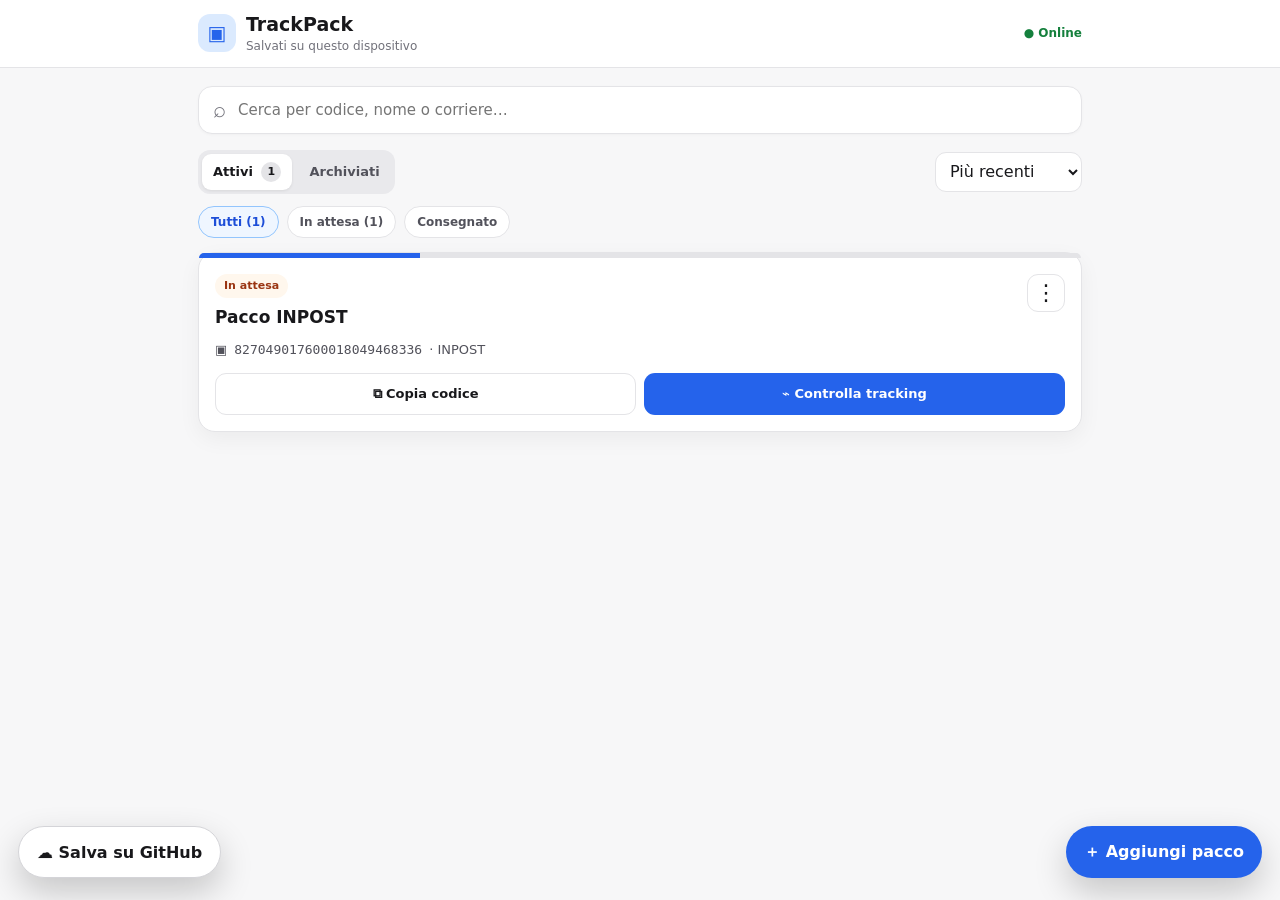
==== index.html @ 0dab8626 "Load InPost Italy fallback and clarify carrier detection" ====
<!doctype html>
<html lang="it">
<head>
  <meta charset="utf-8">
  <meta name="viewport" content="width=device-width,initial-scale=1,viewport-fit=cover">
  <meta name="theme-color" content="#2563eb">
  <meta name="description" content="Gestisci e controlla i codici tracking dei tuoi pacchi.">
  <meta name="apple-mobile-web-app-capable" content="yes">
  <meta name="apple-mobile-web-app-status-bar-style" content="default">
  <meta name="apple-mobile-web-app-title" content="TrackPack">
  <link rel="manifest" href="./manifest.json">
  <link rel="icon" href="./icon.svg" type="image/svg+xml">
  <link rel="apple-touch-icon" href="./icon.svg">
  <link rel="stylesheet" href="./app.css">
  <title>TrackPack</title>
</head>
<body>
  <header class="topbar">
    <div class="topbar-inner">
      <div class="brand">
        <div class="brand-icon" aria-hidden="true">▣</div>
        <div>
          <h1>TrackPack</h1>
          <p id="storageLabel">Salvati su questo dispositivo</p>
        </div>
      </div>
      <div class="header-actions">
        <div class="connection" id="connectionStatus" aria-live="polite">● Online</div>
      </div>
    </div>
  </header>

  <main class="container">
    <div class="warning hidden" id="storageWarning" role="alert">
      Il browser sta bloccando il salvataggio locale. Le modifiche potrebbero non essere conservate.
    </div>

    <label class="search-wrap" aria-label="Cerca pacchi">
      <span aria-hidden="true">⌕</span>
      <input id="searchInput" type="search" placeholder="Cerca per codice, nome o corriere…" autocomplete="off">
    </label>

    <section class="toolbar" aria-label="Visualizzazione e ordinamento">
      <div class="tabs" role="tablist" aria-label="Pacchi">
        <button class="tab active" data-view="active" role="tab" aria-selected="true">Attivi <span id="activeCount" class="count">0</span></button>
        <button class="tab" data-view="archived" role="tab" aria-selected="false">Archiviati</button>
      </div>
      <label class="sort-label">
        <span class="sr-only">Ordina</span>
        <select id="sortSelect">
          <option value="dateDesc">Più recenti</option>
          <option value="dateAsc">Meno recenti</option>
          <option value="nameAsc">Nome A–Z</option>
          <option value="nameDesc">Nome Z–A</option>
        </select>
      </label>
    </section>

    <nav class="filters" id="statusFilters" aria-label="Filtra per stato"></nav>
    <section id="packageList" class="package-list" aria-live="polite"></section>
  </main>

  <button id="githubSyncFab" class="sync-fab" type="button">☁ Salva su GitHub</button>
  <button class="fab" id="openAddDialog" type="button">＋ <span>Aggiungi pacco</span></button>
  <div id="toast" class="toast hidden" role="status" aria-live="polite"></div>

  <dialog id="addDialog" class="modal">
    <form id="addForm" method="dialog">
      <div class="modal-head">
        <div><h2>Nuovo pacco</h2><p>Inserisci i dati del pacco da seguire.</p></div>
        <button class="icon-button" type="button" data-close="addDialog" aria-label="Chiudi">×</button>
      </div>
      <label class="field">
        <span>Codice tracking <b>*</b></span>
        <input id="trackingCode" maxlength="100" placeholder="Es. 827049017600018049468336" autocomplete="off" required>
        <small>I codici numerici di 24 cifre vengono proposti automaticamente come INPOST: verifica comunque il corriere.</small>
      </label>
      <fieldset class="field">
        <legend>Corriere <b>*</b></legend>
        <div class="carrier-grid" id="carrierGrid"></div>
        <input type="hidden" id="carrier" required>
      </fieldset>
      <label class="field">
        <span>Nome del pacco <em>(opzionale)</em></span>
        <input id="description" maxlength="255" placeholder="Es. Scarpe estive">
      </label>
      <details class="advanced">
        <summary>Dettagli avanzati</summary>
        <div class="advanced-grid">
          <label class="field"><span>Mittente</span><input id="origin" maxlength="255" placeholder="Es. Milano"></label>
          <label class="field"><span>Destinatario</span><input id="destination" maxlength="255" placeholder="Es. Roma"></label>
          <label class="field"><span>Consegna stimata</span><input id="estimatedDelivery" type="date"></label>
        </div>
      </details>
      <p class="form-error hidden" id="formError" role="alert"></p>
      <div class="modal-actions">
        <button class="button secondary" type="button" data-close="addDialog">Annulla</button>
        <button class="button primary" type="submit">Salva</button>
      </div>
    </form>
  </dialog>

  <dialog id="renameDialog" class="modal small">
    <form id="renameForm" method="dialog">
      <div class="modal-head">
        <div><h2>Rinomina pacco</h2><p>Scegli un nome facile da riconoscere.</p></div>
        <button class="icon-button" type="button" data-close="renameDialog" aria-label="Chiudi">×</button>
      </div>
      <label class="field"><span>Nome</span><input id="renameInput" maxlength="255" required></label>
      <div class="modal-actions">
        <button class="button secondary" type="button" data-close="renameDialog">Annulla</button>
        <button class="button primary" type="submit">Salva</button>
      </div>
    </form>
  </dialog>

  <dialog id="statusDialog" class="modal small">
    <form id="statusForm" method="dialog">
      <div class="modal-head">
        <div><h2>Aggiorna stato</h2><p id="statusDescription"></p></div>
        <button class="icon-button" type="button" data-close="statusDialog" aria-label="Chiudi">×</button>
      </div>
      <label class="field">
        <span>Nuovo stato</span>
        <select id="statusSelect">
          <option value="pending">In attesa</option>
          <option value="delivered">Consegnato</option>
        </select>
      </label>
      <div class="modal-actions">
        <button class="button secondary" type="button" data-close="statusDialog">Annulla</button>
        <button class="button primary" type="submit">Salva</button>
      </div>
    </form>
  </dialog>

  <dialog id="deleteDialog" class="modal small">
    <form id="deleteForm" method="dialog">
      <div class="modal-head"><div><h2>Elimina pacco</h2><p id="deleteDescription"></p></div></div>
      <div class="modal-actions">
        <button class="button secondary" type="button" data-close="deleteDialog">Annulla</button>
        <button class="button danger" type="submit">Elimina</button>
      </div>
    </form>
  </dialog>

  <dialog id="trackingDialog" class="modal">
    <div class="dialog-panel">
      <div class="modal-head">
        <div><h2>Tracking INPOST</h2><p id="trackingDialogCode"></p></div>
        <button class="icon-button" type="button" data-close="trackingDialog" aria-label="Chiudi">×</button>
      </div>
      <div id="trackingContent" aria-live="polite"></div>
    </div>
  </dialog>

  <dialog id="syncDialog" class="modal">
    <form id="syncForm" method="dialog">
      <div class="modal-head">
        <div><h2>Sincronizzazione GitHub</h2><p>Salva i pacchi cifrati nel repository TrackPack.</p></div>
        <button class="icon-button" type="button" data-close="syncDialog" aria-label="Chiudi">×</button>
      </div>
      <div class="sync-note">
        Usa un token fine-grained limitato al repository <strong>TrackPack</strong> con permesso <strong>Contents: Read and write</strong>. Token e password non vengono mai caricati nel repository.
      </div>
      <label class="field"><span>Token GitHub</span><input id="githubTokenInput" type="password" autocomplete="off" placeholder="github_pat_…" required></label>
      <label class="field"><span>Password di cifratura</span><input id="githubPassInput" type="password" minlength="10" autocomplete="current-password" placeholder="Almeno 10 caratteri" required></label>
      <label class="check-row"><input id="rememberGithubSync" type="checkbox"> Ricorda token e password su questo dispositivo</label>
      <div id="syncMessage" class="sync-message hidden" role="status"></div>
      <div class="modal-actions sync-actions">
        <button class="button secondary" id="pullRemote" type="button">Scarica da GitHub</button>
        <button class="button secondary" id="disconnectGithubSync" type="button">Disconnetti</button>
        <button class="button primary" type="submit">Collega e sincronizza</button>
      </div>
    </form>
  </dialog>

  <template id="emptyTemplate">
    <div class="empty-state"><div aria-hidden="true">▣</div><h2>Nessun pacco</h2><p></p></div>
  </template>

  <script src="./app.js" defer></script>
  <script src="./inpost-italy.js" defer></script>
</body>
</html>
---- app.css ----
:root{
  color-scheme:light;
  font-family:Inter,ui-sans-serif,system-ui,-apple-system,BlinkMacSystemFont,"Segoe UI",sans-serif;
  --blue:#2563eb;
  --blue-dark:#1d4ed8;
  --text:#18181b;
  --muted:#71717a;
  --line:#e4e4e7;
  --surface:#fff;
  --bg:#f7f7f8;
  --danger:#dc2626;
}
*{box-sizing:border-box}
html{background:var(--bg)}
body{margin:0;color:var(--text);background:var(--bg);min-height:100vh;padding-bottom:112px}
button,input,select{font:inherit}
button{cursor:pointer}
.hidden{display:none!important}
.sr-only{position:absolute;width:1px;height:1px;padding:0;margin:-1px;overflow:hidden;clip:rect(0,0,0,0);white-space:nowrap;border:0}
.topbar{position:sticky;top:0;z-index:30;background:rgba(255,255,255,.94);backdrop-filter:blur(14px);border-bottom:1px solid var(--line)}
.topbar-inner{max-width:920px;margin:auto;padding:14px 18px;display:flex;align-items:center;justify-content:space-between;gap:12px}
.brand{display:flex;align-items:center;gap:10px;min-width:0}
.brand-icon{width:38px;height:38px;border-radius:12px;display:grid;place-items:center;background:#dbeafe;color:var(--blue);font-size:20px;font-weight:900}
.brand h1{font-size:19px;line-height:1.1;margin:0}
.brand p{font-size:12px;color:var(--muted);margin:4px 0 0;white-space:nowrap;overflow:hidden;text-overflow:ellipsis;max-width:220px}
.header-actions{display:flex;align-items:center;gap:8px}
.connection{font-size:12px;font-weight:700;color:#15803d;white-space:nowrap}
.connection.offline{color:#a16207}
.container{max-width:920px;margin:auto;padding:18px}
.warning{padding:12px 14px;border:1px solid #fed7aa;border-radius:12px;background:#fff7ed;color:#9a3412;font-size:13px;margin-bottom:14px}
.search-wrap{height:48px;border:1px solid var(--line);border-radius:14px;background:var(--surface);display:flex;align-items:center;gap:10px;padding:0 14px;box-shadow:0 1px 3px rgba(0,0,0,.03)}
.search-wrap span{font-size:22px;color:var(--muted)}
.search-wrap input{border:0;outline:0;width:100%;font-size:15px;background:transparent;color:var(--text)}
.toolbar{display:flex;align-items:center;justify-content:space-between;gap:12px;margin:16px 0 12px}
.tabs{display:flex;gap:6px;padding:4px;border-radius:12px;background:#e9e9ec;min-width:0}
.tab{border:0;border-radius:9px;background:transparent;padding:8px 11px;font-size:13px;font-weight:700;color:#52525b;white-space:nowrap}
.tab.active{background:#fff;color:var(--text);box-shadow:0 1px 3px rgba(0,0,0,.08)}
.count{display:inline-grid;place-items:center;min-width:20px;height:20px;padding:0 5px;margin-left:4px;border-radius:999px;background:#e4e4e7;font-size:11px}
.sort-label select{height:40px;border:1px solid var(--line);border-radius:11px;background:#fff;padding:0 10px;color:var(--text)}
.filters{display:flex;gap:8px;overflow:auto;padding-bottom:6px;margin-bottom:8px;scrollbar-width:none}
.filters::-webkit-scrollbar{display:none}
.filter{border:1px solid var(--line);border-radius:999px;background:#fff;padding:8px 12px;font-size:12px;font-weight:700;color:#52525b;white-space:nowrap}
.filter.active{border-color:#93c5fd;background:#eff6ff;color:#1d4ed8}
.package-list{display:grid;gap:14px}
.package-card{position:relative;background:#fff;border:1px solid var(--line);border-radius:17px;box-shadow:0 7px 22px rgba(0,0,0,.05);overflow:visible}
.progress-track{height:5px;border-radius:17px 17px 0 0;background:#e4e4e7;overflow:hidden}
.progress-bar{height:100%;background:var(--blue);transition:width .25s ease}
.package-card.delivered .progress-bar{background:#16a34a}
.card-inner{padding:16px;overflow:visible}
.card-head{display:flex;align-items:flex-start;justify-content:space-between;gap:12px}
.card-title-wrap{min-width:0}
.package-title{font-size:17px;line-height:1.3;margin:8px 0 0;overflow-wrap:anywhere}
.badge{display:inline-flex;align-items:center;min-height:24px;border-radius:999px;padding:0 9px;font-size:11px;font-weight:800}
.badge.pending{background:#fff7ed;color:#9a3412}
.badge.delivered{background:#f0fdf4;color:#166534}
.card-menu{position:relative;z-index:5;flex:0 0 auto}
.card-menu[open]{z-index:100}
.card-menu summary{list-style:none;width:38px;height:38px;border:1px solid var(--line);border-radius:11px;display:grid;place-items:center;font-size:22px;background:#fff}
.card-menu summary::-webkit-details-marker{display:none}
.menu-pop{position:absolute;right:0;top:44px;z-index:100;min-width:170px;max-width:calc(100vw - 44px);padding:6px;background:#fff;border:1px solid var(--line);border-radius:12px;box-shadow:0 14px 34px rgba(0,0,0,.16)}
.menu-pop button{display:block;width:100%;border:0;background:transparent;border-radius:8px;padding:10px 11px;text-align:left;font-size:13px;color:var(--text)}
.menu-pop button:hover{background:#f4f4f5}
.menu-pop .delete-action{color:var(--danger)}
.meta{display:grid;gap:8px;margin:14px 0 16px;color:#52525b;font-size:13px}
.meta-row{display:flex;align-items:flex-start;gap:7px;min-width:0;flex-wrap:wrap}
.meta-row .mono{font-family:ui-monospace,SFMono-Regular,Menlo,monospace;overflow-wrap:anywhere;word-break:break-all}
.card-actions{display:grid;grid-template-columns:minmax(0,1fr) minmax(0,1fr);gap:8px}
.button{min-height:42px;border:1px solid transparent;border-radius:11px;padding:0 13px;font-weight:800;font-size:13px;display:inline-flex;align-items:center;justify-content:center;text-decoration:none;text-align:center}
.button.primary{background:var(--blue);color:#fff}
.button.primary:hover{background:var(--blue-dark)}
.button.secondary{background:#fff;border-color:var(--line);color:var(--text)}
.button.danger{background:#fee2e2;color:#991b1b}
.button:disabled{opacity:.55;cursor:not-allowed}
.fab,.sync-fab{position:fixed;bottom:calc(22px + env(safe-area-inset-bottom));z-index:50;min-height:52px;border:0;border-radius:999px;padding:0 18px;font-weight:800;box-shadow:0 14px 34px rgba(0,0,0,.2)}
.fab{right:18px;background:var(--blue);color:#fff}
.sync-fab{left:18px;background:#fff;color:var(--text);border:1px solid #d4d4d8;max-width:calc(100vw - 200px);white-space:nowrap;overflow:hidden;text-overflow:ellipsis}
.sync-fab[data-state="ok"]{background:#f0fdf4;border-color:#bbf7d0;color:#166534}
.sync-fab[data-state="syncing"]{background:#eff6ff;border-color:#bfdbfe;color:#1d4ed8}
.sync-fab[data-state="error"]{background:#fef2f2;border-color:#fecaca;color:#991b1b}
.toast{position:fixed;left:50%;bottom:calc(86px + env(safe-area-inset-bottom));z-index:200;transform:translateX(-50%);max-width:calc(100vw - 32px);padding:11px 14px;border-radius:11px;background:#18181b;color:#fff;font-size:13px;box-shadow:0 12px 30px rgba(0,0,0,.22)}
.modal{width:min(560px,calc(100vw - 28px));max-height:calc(100vh - 28px);border:0;border-radius:18px;padding:0;background:#fff;box-shadow:0 20px 60px rgba(0,0,0,.22);overflow:auto}
.modal.small{width:min(440px,calc(100vw - 28px))}
.modal::backdrop{background:rgba(9,9,11,.48);backdrop-filter:blur(2px)}
.modal form,.dialog-panel{padding:20px}
.modal-head{display:flex;align-items:flex-start;justify-content:space-between;gap:14px;margin-bottom:16px}
.modal-head h2{font-size:19px;margin:0}
.modal-head p{font-size:13px;color:var(--muted);margin:5px 0 0;overflow-wrap:anywhere}
.icon-button{width:38px;height:38px;border:1px solid var(--line);border-radius:11px;background:#fff;font-size:23px;line-height:1}
.field{display:grid;gap:7px;margin-top:14px}
.field span,.field legend{font-size:13px;font-weight:800}
.field b{color:var(--danger)}
.field em{font-weight:400;color:var(--muted)}
.field input,.field select{width:100%;min-height:44px;border:1px solid #d4d4d8;border-radius:11px;padding:0 12px;background:#fff;color:var(--text);outline:0}
.field input:focus,.field select:focus{border-color:#60a5fa;box-shadow:0 0 0 3px #dbeafe}
.field small{font-size:12px;color:var(--muted);line-height:1.4}
fieldset.field{border:0;padding:0;margin-inline:0}
.carrier-grid{display:grid;grid-template-columns:repeat(3,minmax(0,1fr));gap:8px}
.carrier-option{min-height:40px;border:1px solid var(--line);border-radius:10px;background:#fff;padding:7px 8px;font-size:12px;font-weight:700}
.carrier-option.selected{border-color:#60a5fa;background:#eff6ff;color:#1d4ed8}
.advanced{margin-top:15px;border:1px solid var(--line);border-radius:12px;padding:11px 12px}
.advanced summary{font-size:13px;font-weight:800}
.advanced-grid{display:grid;gap:2px}
.form-error{padding:10px 12px;border-radius:10px;background:#fef2f2;color:#991b1b;font-size:13px;margin:14px 0 0}
.modal-actions{display:flex;justify-content:flex-end;gap:9px;margin-top:18px;flex-wrap:wrap}
.sync-actions{justify-content:space-between}
.sync-note{padding:12px;border-radius:11px;background:#f4f4f5;color:#52525b;font-size:12px;line-height:1.5}
.check-row{display:flex;align-items:center;gap:8px;margin-top:14px;font-size:13px;color:#52525b}
.check-row input{width:18px;height:18px}
.sync-message{padding:10px 12px;border-radius:10px;background:#eff6ff;color:#1d4ed8;font-size:13px;margin-top:13px;line-height:1.45}
.sync-message.error{background:#fef2f2;color:#991b1b}
.empty-state{text-align:center;padding:46px 20px;color:var(--muted)}
.empty-state div{font-size:36px}
.empty-state h2{color:var(--text);font-size:18px;margin:9px 0 5px}
.empty-state p{font-size:13px;margin:0}
.live-summary{padding:14px;border:1px solid #bfdbfe;border-radius:14px;background:#eff6ff;margin-bottom:14px}
.live-summary strong{display:block;font-size:17px;color:#1e3a8a}
.live-summary span{display:block;margin-top:5px;font-size:12px;color:#64748b}
.live-place{padding:12px;border:1px solid var(--line);border-radius:12px;margin-bottom:14px;font-size:13px;line-height:1.5}
.live-place strong{display:block;margin-bottom:3px}
.live-timeline{display:grid;margin-top:8px}
.live-event{position:relative;padding:0 0 18px 27px}
.live-event:before{content:"";position:absolute;left:5px;top:7px;width:9px;height:9px;border-radius:50%;background:#2563eb;box-shadow:0 0 0 4px #dbeafe}
.live-event:not(:last-child):after{content:"";position:absolute;left:9px;top:19px;bottom:0;width:2px;background:#dbeafe}
.live-event strong{display:block;font-size:14px}
.live-event time{display:block;margin-top:3px;color:var(--muted);font-size:12px}
.live-error{padding:13px;border:1px solid #fecaca;border-radius:12px;background:#fef2f2;color:#991b1b;font-size:13px;line-height:1.45}
.live-loading{padding:28px 8px;text-align:center;color:var(--muted);font-size:14px}
@media(max-width:560px){
  .topbar-inner,.container{padding-left:14px;padding-right:14px}
  .brand p{max-width:155px}
  .toolbar{align-items:stretch;flex-direction:column}
  .sort-label select{width:100%}
  .carrier-grid{grid-template-columns:repeat(2,minmax(0,1fr))}
  .card-actions{grid-template-columns:1fr}
  .sync-fab{left:12px;max-width:calc(100vw - 190px);font-size:12px;padding:0 13px}
  .fab{right:12px;padding:0 15px}
  .modal-actions .button{flex:1}
  .sync-actions{display:grid;grid-template-columns:1fr 1fr}
  .sync-actions .primary{grid-column:1/-1}
}
@media(max-width:370px){
  .fab span{display:none}
  .sync-fab{max-width:220px}
}
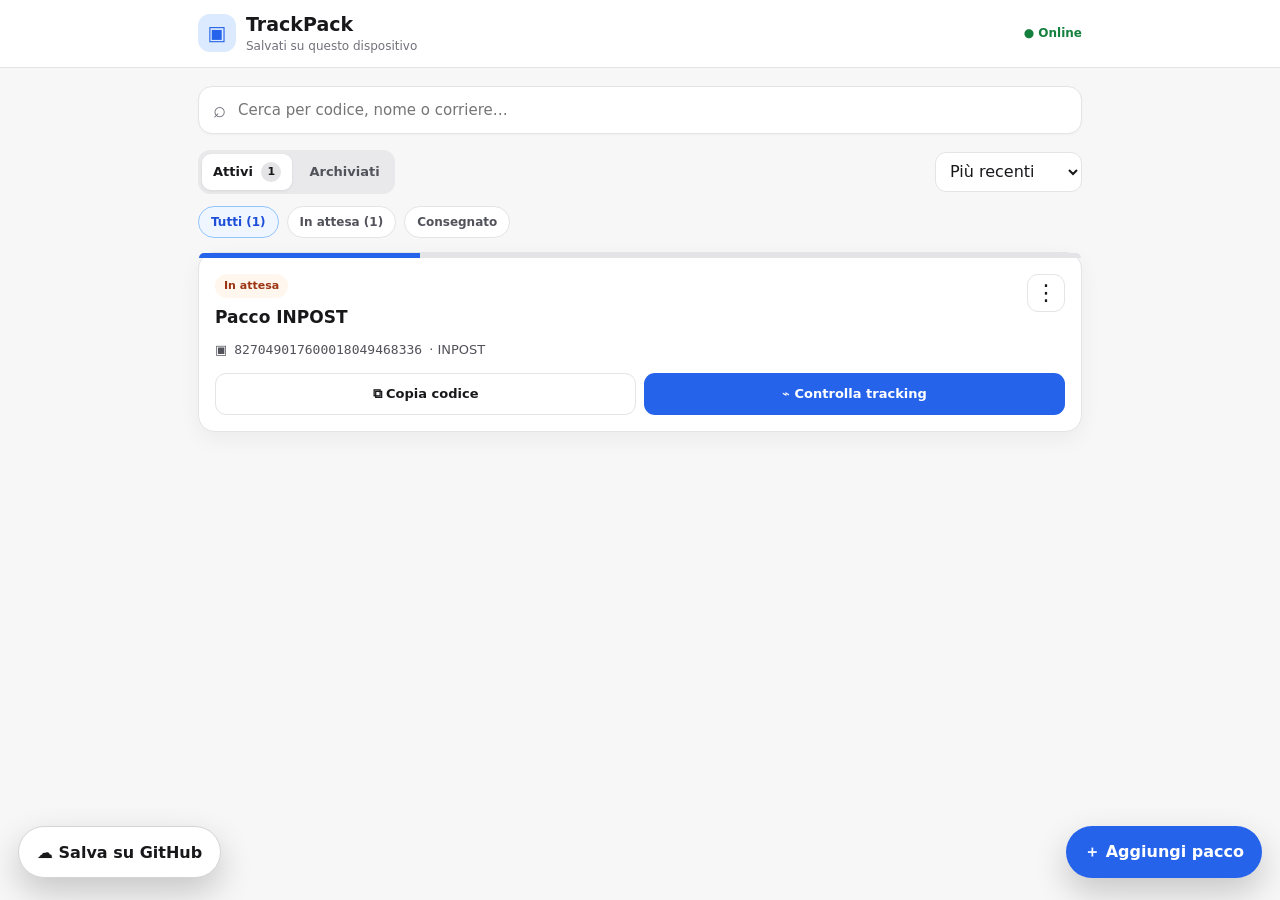
==== commit 4d08f418: "Enable cache-busted embedded 17TRACK widget" ====
--- a/index.html
+++ b/index.html
@@ -147,7 +147,7 @@
   <dialog id="trackingDialog" class="modal">
     <div class="dialog-panel">
       <div class="modal-head">
-        <div><h2>Tracking INPOST</h2><p id="trackingDialogCode"></p></div>
+        <div><h2>Tracking 17TRACK</h2><p id="trackingDialogCode"></p></div>
         <button class="icon-button" type="button" data-close="trackingDialog" aria-label="Chiudi">×</button>
       </div>
       <div id="trackingContent" aria-live="polite"></div>
@@ -180,6 +180,6 @@
   </template>
 
   <script src="./app.js" defer></script>
-  <script src="./inpost-italy.js" defer></script>
+  <script src="./inpost-italy.js?v=17track1" defer></script>
 </body>
 </html>
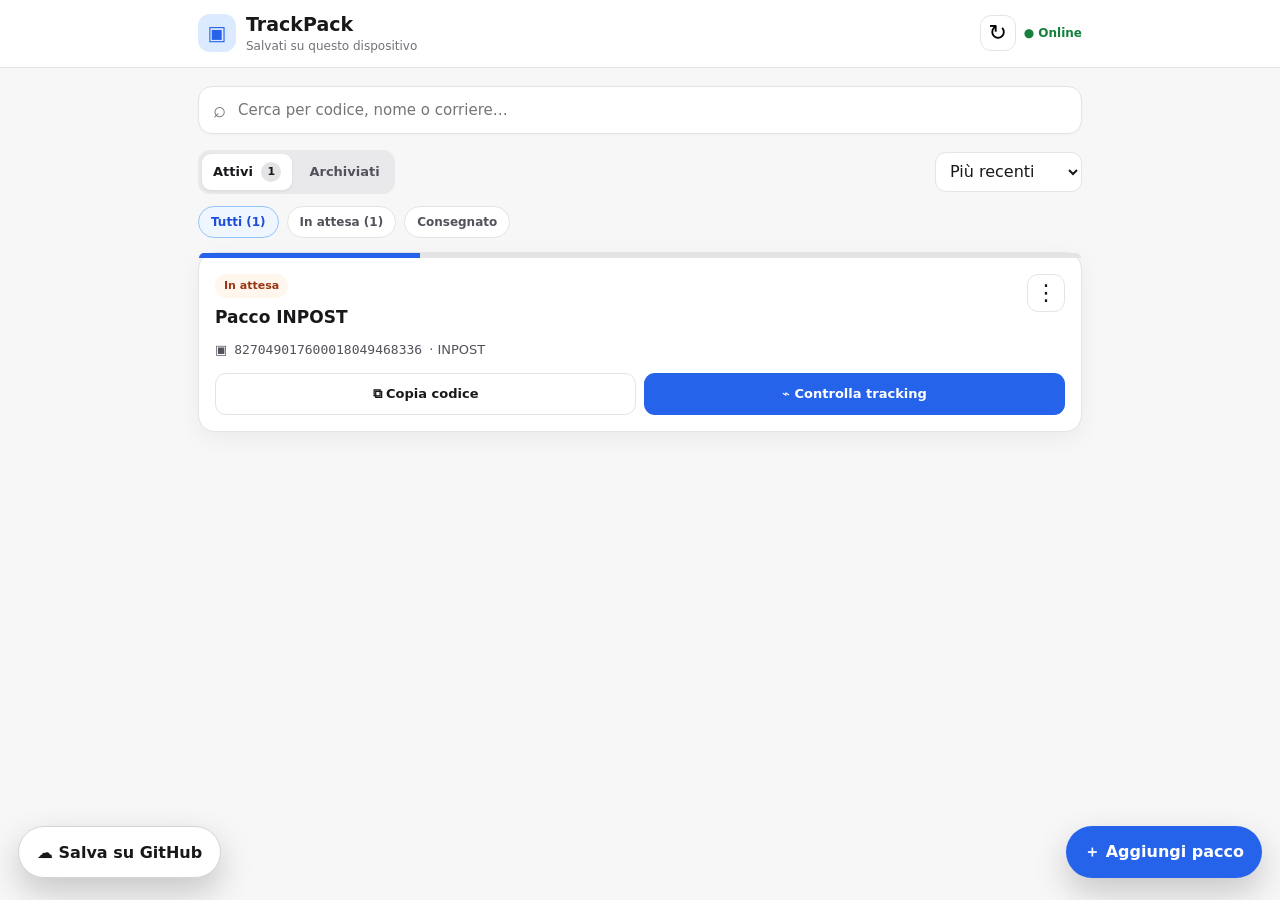
==== commit 71cdda47: "Load force refresh and automatic delivered archive tools" ====
--- a/index.html
+++ b/index.html
@@ -11,7 +11,7 @@
   <link rel="manifest" href="./manifest.json">
   <link rel="icon" href="./icon.svg" type="image/svg+xml">
   <link rel="apple-touch-icon" href="./icon.svg">
-  <link rel="stylesheet" href="./app.css">
+  <link rel="stylesheet" href="./app.css?v=refresh1">
   <title>TrackPack</title>
 </head>
 <body>
@@ -179,7 +179,8 @@
     <div class="empty-state"><div aria-hidden="true">▣</div><h2>Nessun pacco</h2><p></p></div>
   </template>
 
-  <script src="./app.js" defer></script>
-  <script src="./inpost-italy.js?v=17track1" defer></script>
+  <script src="./refresh-tools.js?v=refresh1"></script>
+  <script src="./app.js?v=refresh1" defer></script>
+  <script src="./inpost-italy.js?v=refresh1" defer></script>
 </body>
 </html>
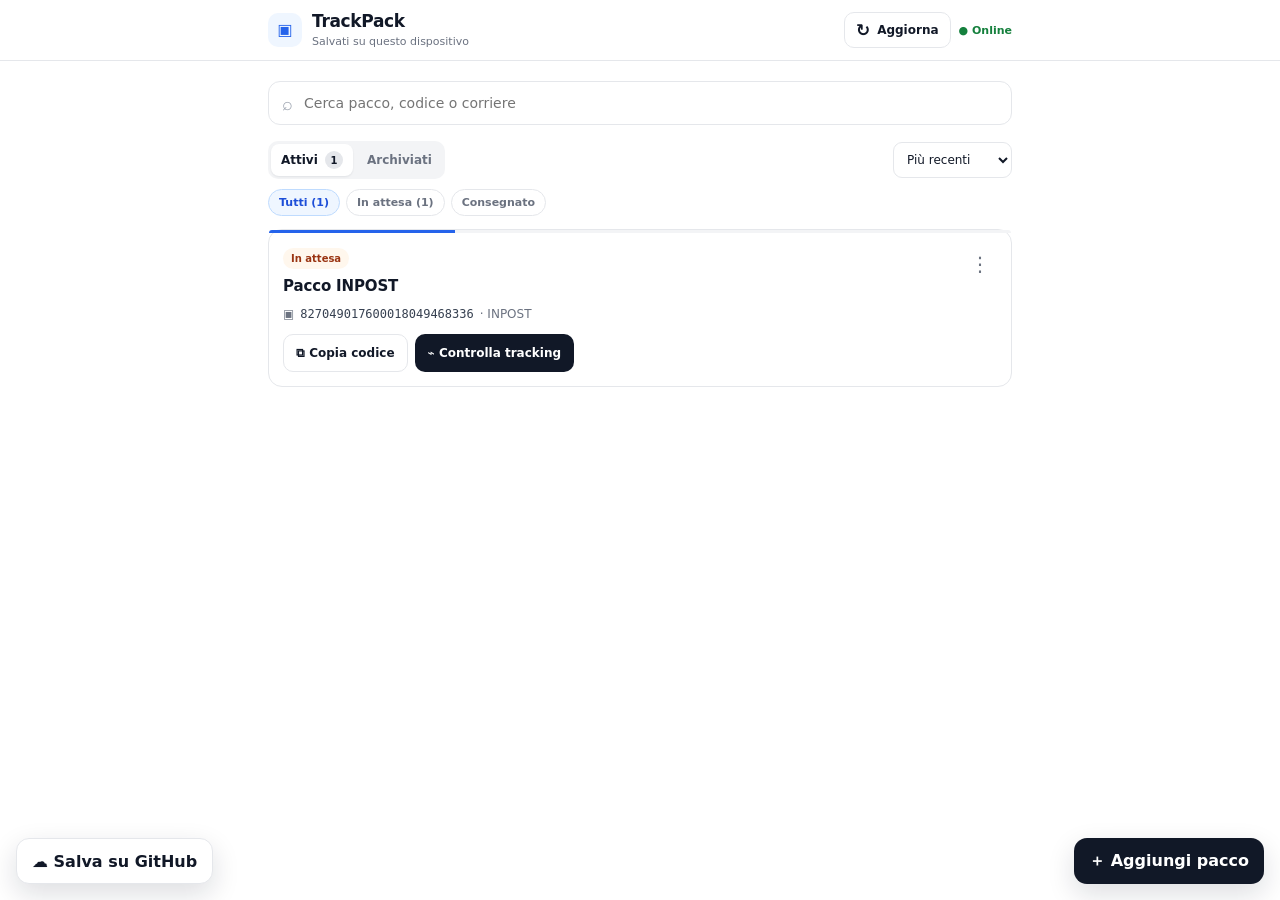
==== commit 7d361236: "Add minimal header and force-update button" ====
--- a/index.html
+++ b/index.html
@@ -3,7 +3,7 @@
 <head>
   <meta charset="utf-8">
   <meta name="viewport" content="width=device-width,initial-scale=1,viewport-fit=cover">
-  <meta name="theme-color" content="#2563eb">
+  <meta name="theme-color" content="#ffffff">
   <meta name="description" content="Gestisci e controlla i codici tracking dei tuoi pacchi.">
   <meta name="apple-mobile-web-app-capable" content="yes">
   <meta name="apple-mobile-web-app-status-bar-style" content="default">
@@ -11,7 +11,7 @@
   <link rel="manifest" href="./manifest.json">
   <link rel="icon" href="./icon.svg" type="image/svg+xml">
   <link rel="apple-touch-icon" href="./icon.svg">
-  <link rel="stylesheet" href="./app.css?v=refresh1">
+  <link rel="stylesheet" href="./app.css?v=minimal1">
   <title>TrackPack</title>
 </head>
 <body>
@@ -25,6 +25,10 @@
         </div>
       </div>
       <div class="header-actions">
+        <button id="forceRefreshButton" class="refresh-button" type="button" aria-label="Carica l'ultima versione di TrackPack" title="Carica l'ultima versione">
+          <span class="refresh-icon" aria-hidden="true">↻</span>
+          <span class="refresh-label">Aggiorna</span>
+        </button>
         <div class="connection" id="connectionStatus" aria-live="polite">● Online</div>
       </div>
     </div>
@@ -37,7 +41,7 @@
 
     <label class="search-wrap" aria-label="Cerca pacchi">
       <span aria-hidden="true">⌕</span>
-      <input id="searchInput" type="search" placeholder="Cerca per codice, nome o corriere…" autocomplete="off">
+      <input id="searchInput" type="search" placeholder="Cerca pacco, codice o corriere" autocomplete="off">
     </label>
 
     <section class="toolbar" aria-label="Visualizzazione e ordinamento">
@@ -67,13 +71,13 @@
   <dialog id="addDialog" class="modal">
     <form id="addForm" method="dialog">
       <div class="modal-head">
-        <div><h2>Nuovo pacco</h2><p>Inserisci i dati del pacco da seguire.</p></div>
+        <div><h2>Nuovo pacco</h2><p>Inserisci il codice e scegli il corriere.</p></div>
         <button class="icon-button" type="button" data-close="addDialog" aria-label="Chiudi">×</button>
       </div>
       <label class="field">
         <span>Codice tracking <b>*</b></span>
-        <input id="trackingCode" maxlength="100" placeholder="Es. 827049017600018049468336" autocomplete="off" required>
-        <small>I codici numerici di 24 cifre vengono proposti automaticamente come INPOST: verifica comunque il corriere.</small>
+        <input id="trackingCode" maxlength="100" placeholder="Codice spedizione" autocomplete="off" required>
+        <small>I codici numerici di 24 cifre vengono proposti automaticamente come INPOST.</small>
       </label>
       <fieldset class="field">
         <legend>Corriere <b>*</b></legend>
@@ -147,7 +151,7 @@
   <dialog id="trackingDialog" class="modal">
     <div class="dialog-panel">
       <div class="modal-head">
-        <div><h2>Tracking 17TRACK</h2><p id="trackingDialogCode"></p></div>
+        <div><h2>Tracking</h2><p id="trackingDialogCode"></p></div>
         <button class="icon-button" type="button" data-close="trackingDialog" aria-label="Chiudi">×</button>
       </div>
       <div id="trackingContent" aria-live="polite"></div>
@@ -161,7 +165,7 @@
         <button class="icon-button" type="button" data-close="syncDialog" aria-label="Chiudi">×</button>
       </div>
       <div class="sync-note">
-        Usa un token fine-grained limitato al repository <strong>TrackPack</strong> con permesso <strong>Contents: Read and write</strong>. Token e password non vengono mai caricati nel repository.
+        Usa un token fine-grained limitato al repository <strong>TrackPack</strong> con permesso <strong>Contents: Read and write</strong>. Token e password non vengono caricati nel repository.
       </div>
       <label class="field"><span>Token GitHub</span><input id="githubTokenInput" type="password" autocomplete="off" placeholder="github_pat_…" required></label>
       <label class="field"><span>Password di cifratura</span><input id="githubPassInput" type="password" minlength="10" autocomplete="current-password" placeholder="Almeno 10 caratteri" required></label>
@@ -179,8 +183,8 @@
     <div class="empty-state"><div aria-hidden="true">▣</div><h2>Nessun pacco</h2><p></p></div>
   </template>
 
-  <script src="./refresh-tools.js?v=refresh1"></script>
-  <script src="./app.js?v=refresh1" defer></script>
-  <script src="./inpost-italy.js?v=refresh1" defer></script>
+  <script src="./refresh-tools.js?v=minimal1"></script>
+  <script src="./app.js?v=minimal1" defer></script>
+  <script src="./tracking-links.js?v=minimal1" defer></script>
 </body>
 </html>
--- a/app.css
+++ b/app.css
@@ -1,144 +1,162 @@
 :root{
   color-scheme:light;
   font-family:Inter,ui-sans-serif,system-ui,-apple-system,BlinkMacSystemFont,"Segoe UI",sans-serif;
-  --blue:#2563eb;
-  --blue-dark:#1d4ed8;
-  --text:#18181b;
-  --muted:#71717a;
-  --line:#e4e4e7;
-  --surface:#fff;
-  --bg:#f7f7f8;
-  --danger:#dc2626;
+  --accent:#2563eb;
+  --accent-dark:#1d4ed8;
+  --text:#111827;
+  --muted:#6b7280;
+  --line:#e5e7eb;
+  --soft:#f8fafc;
+  --surface:#ffffff;
+  --success:#15803d;
+  --warning:#a16207;
+  --danger:#b91c1c;
 }
 *{box-sizing:border-box}
-html{background:var(--bg)}
-body{margin:0;color:var(--text);background:var(--bg);min-height:100vh;padding-bottom:112px}
+html{background:var(--surface)}
+body{margin:0;min-height:100vh;padding-bottom:96px;background:var(--surface);color:var(--text)}
 button,input,select{font:inherit}
 button{cursor:pointer}
 .hidden{display:none!important}
 .sr-only{position:absolute;width:1px;height:1px;padding:0;margin:-1px;overflow:hidden;clip:rect(0,0,0,0);white-space:nowrap;border:0}
-.topbar{position:sticky;top:0;z-index:30;background:rgba(255,255,255,.94);backdrop-filter:blur(14px);border-bottom:1px solid var(--line)}
-.topbar-inner{max-width:920px;margin:auto;padding:14px 18px;display:flex;align-items:center;justify-content:space-between;gap:12px}
+
+.topbar{position:sticky;top:0;z-index:30;border-bottom:1px solid var(--line);background:rgba(255,255,255,.96);backdrop-filter:blur(14px)}
+.topbar-inner{max-width:780px;margin:auto;padding:12px 18px;display:flex;align-items:center;justify-content:space-between;gap:14px}
 .brand{display:flex;align-items:center;gap:10px;min-width:0}
-.brand-icon{width:38px;height:38px;border-radius:12px;display:grid;place-items:center;background:#dbeafe;color:var(--blue);font-size:20px;font-weight:900}
-.brand h1{font-size:19px;line-height:1.1;margin:0}
-.brand p{font-size:12px;color:var(--muted);margin:4px 0 0;white-space:nowrap;overflow:hidden;text-overflow:ellipsis;max-width:220px}
-.header-actions{display:flex;align-items:center;gap:8px}
-.connection{font-size:12px;font-weight:700;color:#15803d;white-space:nowrap}
-.connection.offline{color:#a16207}
-.container{max-width:920px;margin:auto;padding:18px}
-.warning{padding:12px 14px;border:1px solid #fed7aa;border-radius:12px;background:#fff7ed;color:#9a3412;font-size:13px;margin-bottom:14px}
-.search-wrap{height:48px;border:1px solid var(--line);border-radius:14px;background:var(--surface);display:flex;align-items:center;gap:10px;padding:0 14px;box-shadow:0 1px 3px rgba(0,0,0,.03)}
-.search-wrap span{font-size:22px;color:var(--muted)}
-.search-wrap input{border:0;outline:0;width:100%;font-size:15px;background:transparent;color:var(--text)}
-.toolbar{display:flex;align-items:center;justify-content:space-between;gap:12px;margin:16px 0 12px}
-.tabs{display:flex;gap:6px;padding:4px;border-radius:12px;background:#e9e9ec;min-width:0}
-.tab{border:0;border-radius:9px;background:transparent;padding:8px 11px;font-size:13px;font-weight:700;color:#52525b;white-space:nowrap}
-.tab.active{background:#fff;color:var(--text);box-shadow:0 1px 3px rgba(0,0,0,.08)}
-.count{display:inline-grid;place-items:center;min-width:20px;height:20px;padding:0 5px;margin-left:4px;border-radius:999px;background:#e4e4e7;font-size:11px}
-.sort-label select{height:40px;border:1px solid var(--line);border-radius:11px;background:#fff;padding:0 10px;color:var(--text)}
-.filters{display:flex;gap:8px;overflow:auto;padding-bottom:6px;margin-bottom:8px;scrollbar-width:none}
+.brand-icon{width:34px;height:34px;border-radius:10px;display:grid;place-items:center;background:#eff6ff;color:var(--accent);font-size:16px;font-weight:900}
+.brand h1{font-size:17px;line-height:1.15;margin:0;letter-spacing:-.02em}
+.brand p{max-width:250px;margin:3px 0 0;color:var(--muted);font-size:11px;white-space:nowrap;overflow:hidden;text-overflow:ellipsis}
+.header-actions{display:flex;align-items:center;gap:8px;flex:0 0 auto}
+.connection{font-size:11px;font-weight:700;color:var(--success);white-space:nowrap}
+.connection.offline{color:var(--warning)}
+.refresh-button{height:36px;border:1px solid var(--line);border-radius:10px;background:#fff;color:var(--text);padding:0 11px;display:inline-flex;align-items:center;gap:7px;font-size:12px;font-weight:700}
+.refresh-button:hover{background:var(--soft)}
+.refresh-button:disabled{opacity:.6;cursor:wait}
+.refresh-button.is-refreshing .refresh-icon{animation:trackpack-spin .75s linear infinite}
+.refresh-icon{display:inline-block;font-size:17px;line-height:1}
+
+.container{max-width:780px;margin:auto;padding:20px 18px}
+.warning{padding:11px 12px;border:1px solid #fed7aa;border-radius:10px;background:#fff7ed;color:#9a3412;font-size:12px;margin-bottom:14px}
+.search-wrap{height:44px;border:1px solid var(--line);border-radius:12px;background:#fff;display:flex;align-items:center;gap:9px;padding:0 13px}
+.search-wrap:focus-within{border-color:#93c5fd;box-shadow:0 0 0 3px #eff6ff}
+.search-wrap span{font-size:18px;color:#9ca3af}
+.search-wrap input{border:0;outline:0;width:100%;font-size:14px;background:transparent;color:var(--text)}
+.toolbar{display:flex;align-items:center;justify-content:space-between;gap:12px;margin:16px 0 10px}
+.tabs{display:flex;gap:4px;padding:3px;border-radius:10px;background:#f3f4f6;min-width:0}
+.tab{border:0;border-radius:8px;background:transparent;padding:7px 10px;font-size:12px;font-weight:700;color:var(--muted);white-space:nowrap}
+.tab.active{background:#fff;color:var(--text);box-shadow:0 1px 2px rgba(15,23,42,.08)}
+.count{display:inline-grid;place-items:center;min-width:18px;height:18px;padding:0 4px;margin-left:3px;border-radius:999px;background:#e5e7eb;font-size:10px}
+.sort-label select{height:36px;border:1px solid var(--line);border-radius:9px;background:#fff;padding:0 9px;color:var(--text);font-size:12px}
+.filters{display:flex;gap:6px;overflow:auto;padding-bottom:5px;margin-bottom:8px;scrollbar-width:none}
 .filters::-webkit-scrollbar{display:none}
-.filter{border:1px solid var(--line);border-radius:999px;background:#fff;padding:8px 12px;font-size:12px;font-weight:700;color:#52525b;white-space:nowrap}
-.filter.active{border-color:#93c5fd;background:#eff6ff;color:#1d4ed8}
-.package-list{display:grid;gap:14px}
-.package-card{position:relative;background:#fff;border:1px solid var(--line);border-radius:17px;box-shadow:0 7px 22px rgba(0,0,0,.05);overflow:visible}
-.progress-track{height:5px;border-radius:17px 17px 0 0;background:#e4e4e7;overflow:hidden}
-.progress-bar{height:100%;background:var(--blue);transition:width .25s ease}
+.filter{border:1px solid var(--line);border-radius:999px;background:#fff;padding:6px 10px;font-size:11px;font-weight:700;color:var(--muted);white-space:nowrap}
+.filter.active{border-color:#bfdbfe;background:#eff6ff;color:var(--accent-dark)}
+
+.package-list{display:grid;gap:10px}
+.package-card{position:relative;background:#fff;border:1px solid var(--line);border-radius:14px;overflow:visible}
+.progress-track{height:3px;border-radius:14px 14px 0 0;background:#f3f4f6;overflow:hidden}
+.progress-bar{height:100%;background:var(--accent);transition:width .25s ease}
 .package-card.delivered .progress-bar{background:#16a34a}
-.card-inner{padding:16px;overflow:visible}
+.card-inner{padding:14px;overflow:visible}
 .card-head{display:flex;align-items:flex-start;justify-content:space-between;gap:12px}
 .card-title-wrap{min-width:0}
-.package-title{font-size:17px;line-height:1.3;margin:8px 0 0;overflow-wrap:anywhere}
-.badge{display:inline-flex;align-items:center;min-height:24px;border-radius:999px;padding:0 9px;font-size:11px;font-weight:800}
+.package-title{font-size:15px;line-height:1.35;margin:7px 0 0;overflow-wrap:anywhere;letter-spacing:-.01em}
+.badge{display:inline-flex;align-items:center;min-height:21px;border-radius:999px;padding:0 8px;font-size:10px;font-weight:800}
 .badge.pending{background:#fff7ed;color:#9a3412}
 .badge.delivered{background:#f0fdf4;color:#166534}
 .card-menu{position:relative;z-index:5;flex:0 0 auto}
 .card-menu[open]{z-index:100}
-.card-menu summary{list-style:none;width:38px;height:38px;border:1px solid var(--line);border-radius:11px;display:grid;place-items:center;font-size:22px;background:#fff}
+.card-menu summary{list-style:none;width:34px;height:34px;border:0;border-radius:9px;display:grid;place-items:center;font-size:20px;background:#fff;color:var(--muted)}
+.card-menu summary:hover{background:var(--soft)}
 .card-menu summary::-webkit-details-marker{display:none}
-.menu-pop{position:absolute;right:0;top:44px;z-index:100;min-width:170px;max-width:calc(100vw - 44px);padding:6px;background:#fff;border:1px solid var(--line);border-radius:12px;box-shadow:0 14px 34px rgba(0,0,0,.16)}
-.menu-pop button{display:block;width:100%;border:0;background:transparent;border-radius:8px;padding:10px 11px;text-align:left;font-size:13px;color:var(--text)}
-.menu-pop button:hover{background:#f4f4f5}
+.menu-pop{position:absolute;right:0;top:38px;z-index:100;min-width:165px;max-width:calc(100vw - 36px);padding:5px;background:#fff;border:1px solid var(--line);border-radius:11px;box-shadow:0 16px 36px rgba(15,23,42,.14)}
+.menu-pop button{display:block;width:100%;border:0;background:transparent;border-radius:7px;padding:9px 10px;text-align:left;font-size:12px;color:var(--text)}
+.menu-pop button:hover{background:var(--soft)}
 .menu-pop .delete-action{color:var(--danger)}
-.meta{display:grid;gap:8px;margin:14px 0 16px;color:#52525b;font-size:13px}
-.meta-row{display:flex;align-items:flex-start;gap:7px;min-width:0;flex-wrap:wrap}
-.meta-row .mono{font-family:ui-monospace,SFMono-Regular,Menlo,monospace;overflow-wrap:anywhere;word-break:break-all}
-.card-actions{display:grid;grid-template-columns:minmax(0,1fr) minmax(0,1fr);gap:8px}
-.button{min-height:42px;border:1px solid transparent;border-radius:11px;padding:0 13px;font-weight:800;font-size:13px;display:inline-flex;align-items:center;justify-content:center;text-decoration:none;text-align:center}
-.button.primary{background:var(--blue);color:#fff}
-.button.primary:hover{background:var(--blue-dark)}
+.meta{display:grid;gap:6px;margin:11px 0 13px;color:var(--muted);font-size:12px}
+.meta-row{display:flex;align-items:flex-start;gap:6px;min-width:0;flex-wrap:wrap}
+.meta-row .mono{font-family:ui-monospace,SFMono-Regular,Menlo,monospace;overflow-wrap:anywhere;word-break:break-all;color:#374151}
+.card-actions{display:flex;gap:7px;flex-wrap:wrap}
+.button{min-height:38px;border:1px solid transparent;border-radius:10px;padding:0 12px;font-weight:750;font-size:12px;display:inline-flex;align-items:center;justify-content:center;text-decoration:none;text-align:center}
+.button.primary{background:var(--text);color:#fff}
+.button.primary:hover{background:#000}
 .button.secondary{background:#fff;border-color:var(--line);color:var(--text)}
-.button.danger{background:#fee2e2;color:#991b1b}
+.button.secondary:hover{background:var(--soft)}
+.button.danger{background:#fef2f2;color:#991b1b}
 .button:disabled{opacity:.55;cursor:not-allowed}
-.fab,.sync-fab{position:fixed;bottom:calc(22px + env(safe-area-inset-bottom));z-index:50;min-height:52px;border:0;border-radius:999px;padding:0 18px;font-weight:800;box-shadow:0 14px 34px rgba(0,0,0,.2)}
-.fab{right:18px;background:var(--blue);color:#fff}
-.sync-fab{left:18px;background:#fff;color:var(--text);border:1px solid #d4d4d8;max-width:calc(100vw - 200px);white-space:nowrap;overflow:hidden;text-overflow:ellipsis}
+
+.fab,.sync-fab{position:fixed;bottom:calc(16px + env(safe-area-inset-bottom));z-index:50;min-height:46px;border-radius:13px;padding:0 15px;font-weight:800;box-shadow:0 10px 28px rgba(15,23,42,.14)}
+.fab{right:16px;border:0;background:var(--text);color:#fff}
+.sync-fab{left:16px;background:#fff;color:var(--text);border:1px solid var(--line);max-width:calc(100vw - 190px);white-space:nowrap;overflow:hidden;text-overflow:ellipsis}
 .sync-fab[data-state="ok"]{background:#f0fdf4;border-color:#bbf7d0;color:#166534}
 .sync-fab[data-state="syncing"]{background:#eff6ff;border-color:#bfdbfe;color:#1d4ed8}
 .sync-fab[data-state="error"]{background:#fef2f2;border-color:#fecaca;color:#991b1b}
-.toast{position:fixed;left:50%;bottom:calc(86px + env(safe-area-inset-bottom));z-index:200;transform:translateX(-50%);max-width:calc(100vw - 32px);padding:11px 14px;border-radius:11px;background:#18181b;color:#fff;font-size:13px;box-shadow:0 12px 30px rgba(0,0,0,.22)}
-.modal{width:min(560px,calc(100vw - 28px));max-height:calc(100vh - 28px);border:0;border-radius:18px;padding:0;background:#fff;box-shadow:0 20px 60px rgba(0,0,0,.22);overflow:auto}
-.modal.small{width:min(440px,calc(100vw - 28px))}
-.modal::backdrop{background:rgba(9,9,11,.48);backdrop-filter:blur(2px)}
-.modal form,.dialog-panel{padding:20px}
-.modal-head{display:flex;align-items:flex-start;justify-content:space-between;gap:14px;margin-bottom:16px}
-.modal-head h2{font-size:19px;margin:0}
-.modal-head p{font-size:13px;color:var(--muted);margin:5px 0 0;overflow-wrap:anywhere}
-.icon-button{width:38px;height:38px;border:1px solid var(--line);border-radius:11px;background:#fff;font-size:23px;line-height:1}
-.field{display:grid;gap:7px;margin-top:14px}
-.field span,.field legend{font-size:13px;font-weight:800}
+.toast{position:fixed;left:50%;bottom:calc(76px + env(safe-area-inset-bottom));z-index:200;transform:translateX(-50%);max-width:calc(100vw - 32px);padding:10px 13px;border-radius:10px;background:#111827;color:#fff;font-size:12px;box-shadow:0 12px 30px rgba(15,23,42,.2)}
+
+.modal{width:min(540px,calc(100vw - 24px));max-height:calc(100vh - 24px);border:1px solid var(--line);border-radius:16px;padding:0;background:#fff;box-shadow:0 24px 70px rgba(15,23,42,.22);overflow:auto}
+.modal.small{width:min(420px,calc(100vw - 24px))}
+.modal::backdrop{background:rgba(15,23,42,.38);backdrop-filter:blur(2px)}
+.modal form,.dialog-panel{padding:18px}
+.modal-head{display:flex;align-items:flex-start;justify-content:space-between;gap:14px;margin-bottom:14px}
+.modal-head h2{font-size:17px;margin:0}
+.modal-head p{font-size:12px;color:var(--muted);margin:4px 0 0;overflow-wrap:anywhere}
+.icon-button{width:34px;height:34px;border:1px solid var(--line);border-radius:9px;background:#fff;font-size:20px;line-height:1}
+.field{display:grid;gap:6px;margin-top:12px}
+.field span,.field legend{font-size:12px;font-weight:800}
 .field b{color:var(--danger)}
 .field em{font-weight:400;color:var(--muted)}
-.field input,.field select{width:100%;min-height:44px;border:1px solid #d4d4d8;border-radius:11px;padding:0 12px;background:#fff;color:var(--text);outline:0}
-.field input:focus,.field select:focus{border-color:#60a5fa;box-shadow:0 0 0 3px #dbeafe}
-.field small{font-size:12px;color:var(--muted);line-height:1.4}
+.field input,.field select{width:100%;min-height:42px;border:1px solid #d1d5db;border-radius:10px;padding:0 11px;background:#fff;color:var(--text);outline:0}
+.field input:focus,.field select:focus{border-color:#93c5fd;box-shadow:0 0 0 3px #eff6ff}
+.field small{font-size:11px;color:var(--muted);line-height:1.4}
 fieldset.field{border:0;padding:0;margin-inline:0}
-.carrier-grid{display:grid;grid-template-columns:repeat(3,minmax(0,1fr));gap:8px}
-.carrier-option{min-height:40px;border:1px solid var(--line);border-radius:10px;background:#fff;padding:7px 8px;font-size:12px;font-weight:700}
-.carrier-option.selected{border-color:#60a5fa;background:#eff6ff;color:#1d4ed8}
-.advanced{margin-top:15px;border:1px solid var(--line);border-radius:12px;padding:11px 12px}
-.advanced summary{font-size:13px;font-weight:800}
+.carrier-grid{display:grid;grid-template-columns:repeat(3,minmax(0,1fr));gap:7px}
+.carrier-option{min-height:38px;border:1px solid var(--line);border-radius:9px;background:#fff;padding:6px 7px;font-size:11px;font-weight:700}
+.carrier-option.selected{border-color:#93c5fd;background:#eff6ff;color:var(--accent-dark)}
+.advanced{margin-top:13px;border:1px solid var(--line);border-radius:10px;padding:10px 11px}
+.advanced summary{font-size:12px;font-weight:800}
 .advanced-grid{display:grid;gap:2px}
-.form-error{padding:10px 12px;border-radius:10px;background:#fef2f2;color:#991b1b;font-size:13px;margin:14px 0 0}
-.modal-actions{display:flex;justify-content:flex-end;gap:9px;margin-top:18px;flex-wrap:wrap}
+.form-error{padding:9px 11px;border-radius:9px;background:#fef2f2;color:#991b1b;font-size:12px;margin:12px 0 0}
+.modal-actions{display:flex;justify-content:flex-end;gap:8px;margin-top:16px;flex-wrap:wrap}
 .sync-actions{justify-content:space-between}
-.sync-note{padding:12px;border-radius:11px;background:#f4f4f5;color:#52525b;font-size:12px;line-height:1.5}
-.check-row{display:flex;align-items:center;gap:8px;margin-top:14px;font-size:13px;color:#52525b}
-.check-row input{width:18px;height:18px}
-.sync-message{padding:10px 12px;border-radius:10px;background:#eff6ff;color:#1d4ed8;font-size:13px;margin-top:13px;line-height:1.45}
+.sync-note{padding:11px;border-radius:9px;background:var(--soft);color:#4b5563;font-size:11px;line-height:1.5}
+.check-row{display:flex;align-items:center;gap:8px;margin-top:12px;font-size:12px;color:#4b5563}
+.check-row input{width:17px;height:17px}
+.sync-message{padding:9px 11px;border-radius:9px;background:#eff6ff;color:#1d4ed8;font-size:12px;margin-top:11px;line-height:1.45}
 .sync-message.error{background:#fef2f2;color:#991b1b}
-.empty-state{text-align:center;padding:46px 20px;color:var(--muted)}
-.empty-state div{font-size:36px}
-.empty-state h2{color:var(--text);font-size:18px;margin:9px 0 5px}
-.empty-state p{font-size:13px;margin:0}
-.live-summary{padding:14px;border:1px solid #bfdbfe;border-radius:14px;background:#eff6ff;margin-bottom:14px}
-.live-summary strong{display:block;font-size:17px;color:#1e3a8a}
-.live-summary span{display:block;margin-top:5px;font-size:12px;color:#64748b}
-.live-place{padding:12px;border:1px solid var(--line);border-radius:12px;margin-bottom:14px;font-size:13px;line-height:1.5}
-.live-place strong{display:block;margin-bottom:3px}
-.live-timeline{display:grid;margin-top:8px}
-.live-event{position:relative;padding:0 0 18px 27px}
-.live-event:before{content:"";position:absolute;left:5px;top:7px;width:9px;height:9px;border-radius:50%;background:#2563eb;box-shadow:0 0 0 4px #dbeafe}
-.live-event:not(:last-child):after{content:"";position:absolute;left:9px;top:19px;bottom:0;width:2px;background:#dbeafe}
-.live-event strong{display:block;font-size:14px}
-.live-event time{display:block;margin-top:3px;color:var(--muted);font-size:12px}
-.live-error{padding:13px;border:1px solid #fecaca;border-radius:12px;background:#fef2f2;color:#991b1b;font-size:13px;line-height:1.45}
-.live-loading{padding:28px 8px;text-align:center;color:var(--muted);font-size:14px}
+.empty-state{text-align:center;padding:44px 20px;color:var(--muted)}
+.empty-state div{font-size:30px}
+.empty-state h2{color:var(--text);font-size:16px;margin:8px 0 4px}
+.empty-state p{font-size:12px;margin:0}
+.live-summary,.live-place,.live-error{padding:12px;border:1px solid var(--line);border-radius:10px;background:var(--soft);font-size:12px;line-height:1.45}
+.live-summary strong{display:block;font-size:15px}
+.live-summary span{display:block;margin-top:4px;color:var(--muted)}
+.live-timeline{display:grid;margin-top:10px}
+.live-event{position:relative;padding:0 0 16px 24px}
+.live-event:before{content:"";position:absolute;left:5px;top:6px;width:7px;height:7px;border-radius:50%;background:var(--accent);box-shadow:0 0 0 3px #dbeafe}
+.live-event:not(:last-child):after{content:"";position:absolute;left:8px;top:16px;bottom:0;width:1px;background:#dbeafe}
+.live-event strong{display:block;font-size:13px}
+.live-event time{display:block;margin-top:3px;color:var(--muted);font-size:11px}
+.live-loading{padding:26px 8px;text-align:center;color:var(--muted);font-size:13px}
+
+@keyframes trackpack-spin{to{transform:rotate(360deg)}}
+
 @media(max-width:560px){
   .topbar-inner,.container{padding-left:14px;padding-right:14px}
-  .brand p{max-width:155px}
+  .brand p{max-width:145px}
+  .refresh-label{display:none}
+  .refresh-button{width:36px;padding:0;justify-content:center}
+  .connection{display:none}
   .toolbar{align-items:stretch;flex-direction:column}
   .sort-label select{width:100%}
   .carrier-grid{grid-template-columns:repeat(2,minmax(0,1fr))}
-  .card-actions{grid-template-columns:1fr}
-  .sync-fab{left:12px;max-width:calc(100vw - 190px);font-size:12px;padding:0 13px}
-  .fab{right:12px;padding:0 15px}
+  .card-actions{display:grid;grid-template-columns:1fr 1fr}
+  .sync-fab{left:12px;max-width:calc(100vw - 178px);font-size:11px;padding:0 12px}
+  .fab{right:12px;padding:0 14px}
   .modal-actions .button{flex:1}
   .sync-actions{display:grid;grid-template-columns:1fr 1fr}
   .sync-actions .primary{grid-column:1/-1}
 }
 @media(max-width:370px){
   .fab span{display:none}
-  .sync-fab{max-width:220px}
+  .sync-fab{max-width:215px}
 }
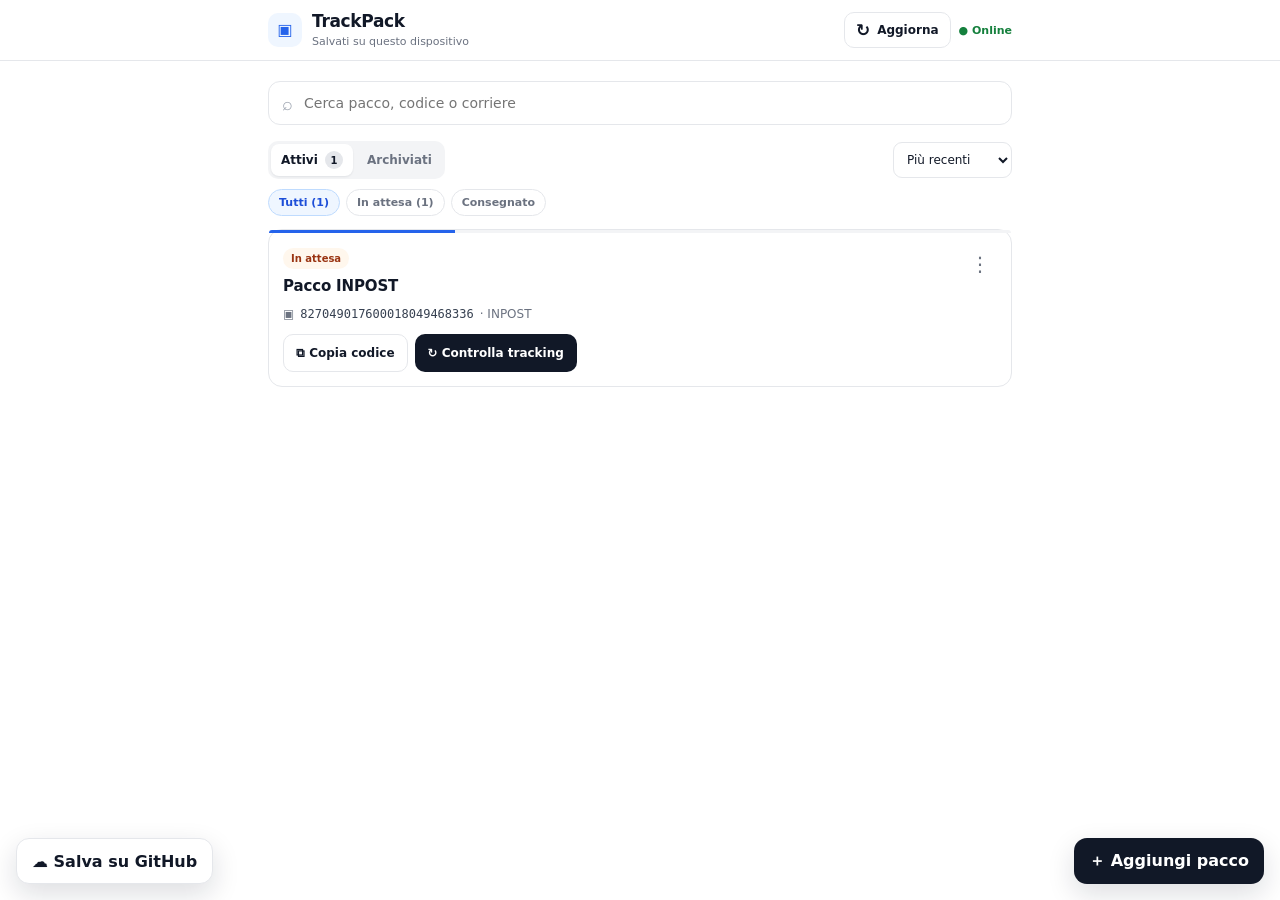
==== commit 63d0ac89: "Load internal tracking checks instead of external links" ====
--- a/index.html
+++ b/index.html
@@ -11,7 +11,8 @@
   <link rel="manifest" href="./manifest.json">
   <link rel="icon" href="./icon.svg" type="image/svg+xml">
   <link rel="apple-touch-icon" href="./icon.svg">
-  <link rel="stylesheet" href="./app.css?v=minimal1">
+  <link rel="stylesheet" href="./app.css?v=minimal3">
+  <link rel="stylesheet" href="./tracking-status.css?v=minimal3">
   <title>TrackPack</title>
 </head>
 <body>
@@ -25,7 +26,7 @@
         </div>
       </div>
       <div class="header-actions">
-        <button id="forceRefreshButton" class="refresh-button" type="button" aria-label="Carica l'ultima versione di TrackPack" title="Carica l'ultima versione">
+        <button id="forceRefreshButton" class="refresh-button" type="button" aria-label="Aggiorna tracking e carica l'ultima versione di TrackPack" title="Aggiorna tracking e applicazione">
           <span class="refresh-icon" aria-hidden="true">↻</span>
           <span class="refresh-label">Aggiorna</span>
         </button>
@@ -183,8 +184,9 @@
     <div class="empty-state"><div aria-hidden="true">▣</div><h2>Nessun pacco</h2><p></p></div>
   </template>
 
-  <script src="./refresh-tools.js?v=minimal1"></script>
-  <script src="./app.js?v=minimal1" defer></script>
-  <script src="./tracking-links.js?v=minimal1" defer></script>
+  <script src="./refresh-tools.js?v=minimal3"></script>
+  <script src="./app.js?v=minimal3" defer></script>
+  <script src="./tracking-status.js?v=minimal3" defer></script>
+  <script src="./tracking-links.js?v=minimal3" defer></script>
 </body>
 </html>
--- a/tracking-status.css
+++ b/tracking-status.css
@@ -0,0 +1,31 @@
+.package-card[data-tracking-state="label_created"] .badge,
+.package-card[data-tracking-state="unknown"] .badge{
+  background:#f3f4f6;
+  color:#4b5563;
+}
+.package-card[data-tracking-state="in_transit"] .badge{
+  background:#eff6ff;
+  color:#1d4ed8;
+}
+.package-card[data-tracking-state="out_for_delivery"] .badge{
+  background:#eef2ff;
+  color:#4338ca;
+}
+.package-card[data-tracking-state="exception"] .badge{
+  background:#fff7ed;
+  color:#c2410c;
+}
+.package-card[data-tracking-state="delivered"] .badge{
+  background:#f0fdf4;
+  color:#166534;
+}
+.package-card[data-tracking-state="exception"] .progress-bar{background:#ea580c}
+.package-card[data-tracking-state="delivered"] .progress-bar{background:#16a34a}
+.tracking-result-row{
+  margin-top:2px;
+  padding-top:8px;
+  border-top:1px solid #f1f5f9;
+  color:#6b7280;
+  line-height:1.45;
+}
+.tracking-result-row strong{color:#374151;font-weight:750}
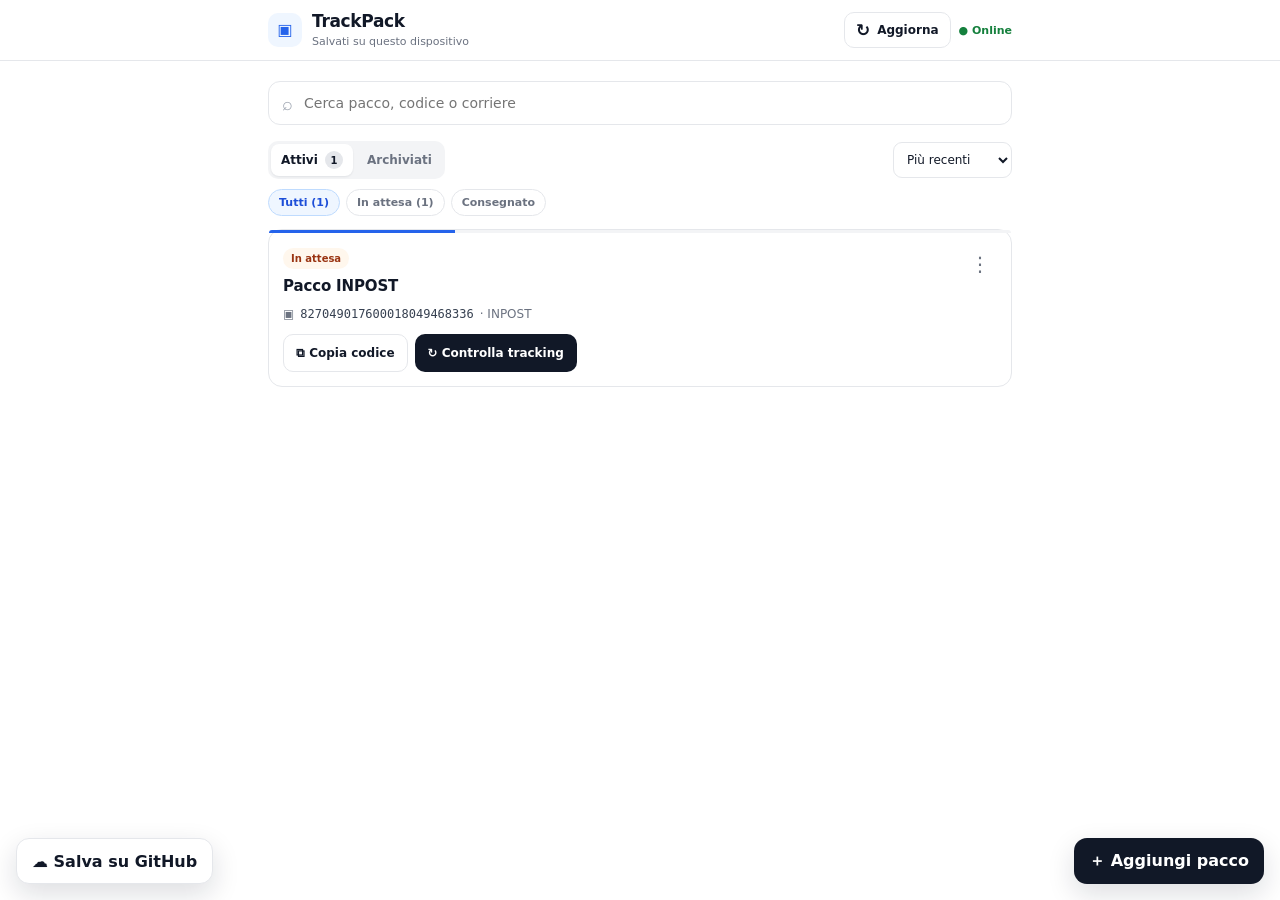
==== commit 19c1cc1f: "Load safer GitHub token handling and clearer sync errors" ====
--- a/index.html
+++ b/index.html
@@ -11,8 +11,8 @@
   <link rel="manifest" href="./manifest.json">
   <link rel="icon" href="./icon.svg" type="image/svg+xml">
   <link rel="apple-touch-icon" href="./icon.svg">
-  <link rel="stylesheet" href="./app.css?v=minimal3">
-  <link rel="stylesheet" href="./tracking-status.css?v=minimal3">
+  <link rel="stylesheet" href="./app.css?v=minimal4">
+  <link rel="stylesheet" href="./tracking-status.css?v=minimal4">
   <title>TrackPack</title>
 </head>
 <body>
@@ -184,9 +184,10 @@
     <div class="empty-state"><div aria-hidden="true">▣</div><h2>Nessun pacco</h2><p></p></div>
   </template>
 
-  <script src="./refresh-tools.js?v=minimal3"></script>
-  <script src="./app.js?v=minimal3" defer></script>
-  <script src="./tracking-status.js?v=minimal3" defer></script>
-  <script src="./tracking-links.js?v=minimal3" defer></script>
+  <script src="./refresh-tools.js?v=minimal4"></script>
+  <script src="./sync-guard.js?v=minimal4"></script>
+  <script src="./app.js?v=minimal4" defer></script>
+  <script src="./tracking-status.js?v=minimal4" defer></script>
+  <script src="./tracking-links.js?v=minimal4" defer></script>
 </body>
 </html>
